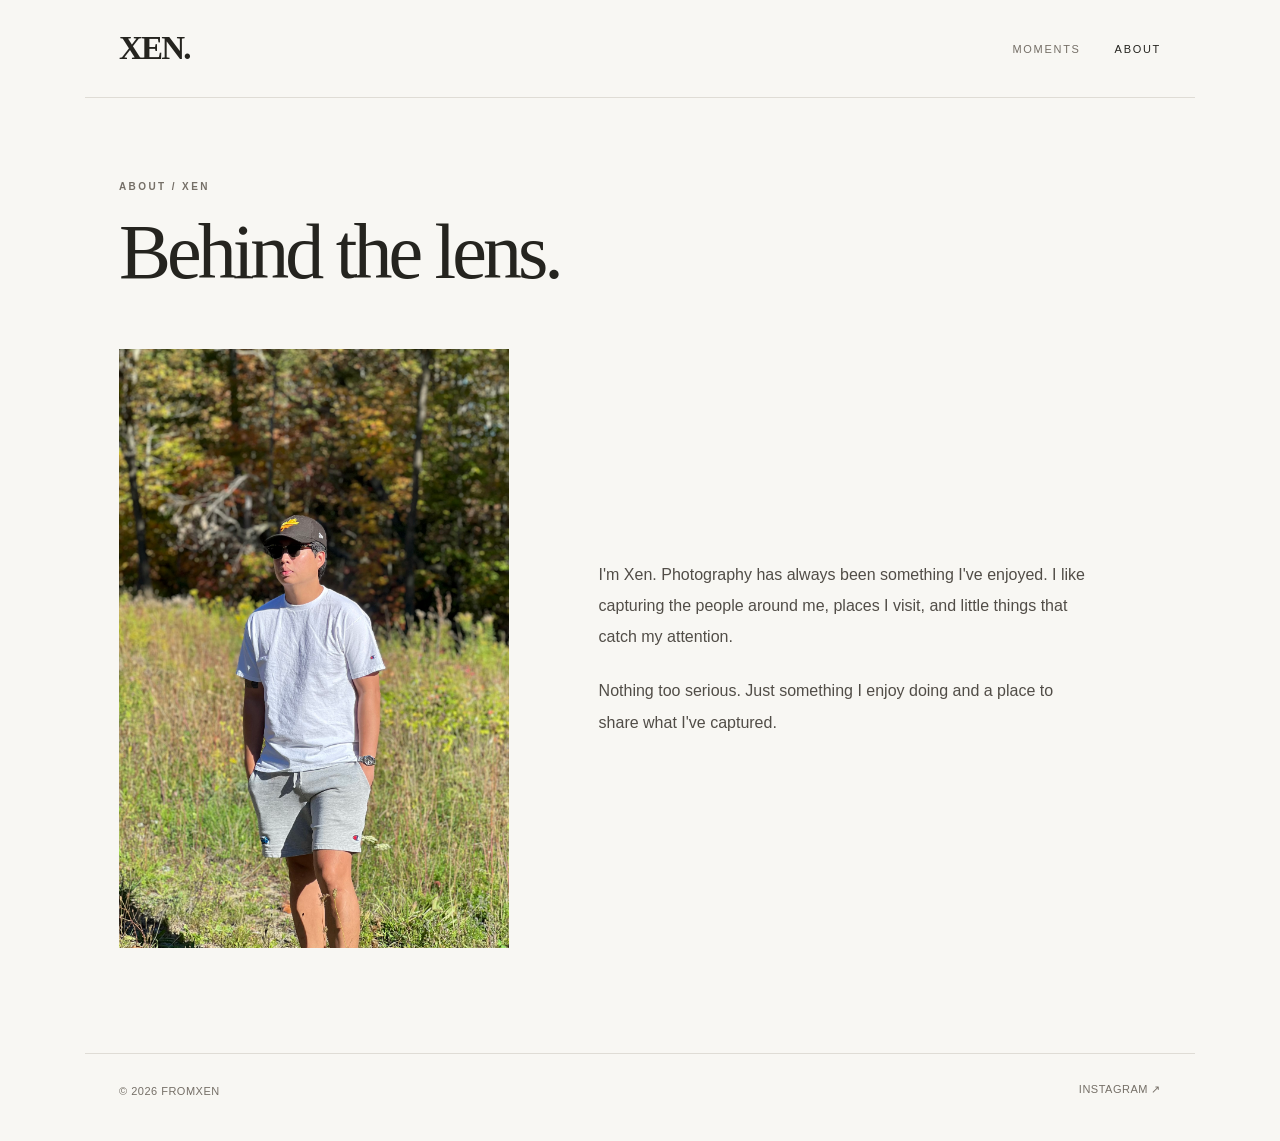
==== about.html @ 4e34863e "Add files via upload" ====
<!doctype html>
<html lang="en"><head><meta charset="utf-8"><meta name="viewport" content="width=device-width, initial-scale=1">
<title>Behind the lens. — FromXen</title>
<meta name="description" content="Meet Xen, the photographer behind FromXen.">
<link rel="canonical" href="https://fromxen.github.io/about.html">
<meta property="og:type" content="website">
<meta property="og:site_name" content="FromXen">
<meta property="og:title" content="Behind the lens. — FromXen">
<meta property="og:description" content="Meet Xen, the photographer behind FromXen.">
<meta property="og:url" content="https://fromxen.github.io/about.html">
<meta property="og:image" content="https://fromxen.github.io/photos/xen-portrait.jpeg">
<meta property="og:image:secure_url" content="https://fromxen.github.io/photos/xen-portrait.jpeg">
<meta property="og:image:alt" content="Portrait of Xen outdoors">
<meta name="twitter:card" content="summary_large_image">
<meta name="twitter:image" content="https://fromxen.github.io/photos/xen-portrait.jpeg">
<style>
:root{--paper:#f8f7f3;--ink:#25241f;--muted:#756f67;--line:#dfdcd5;--soft:#ebe8e2}
*{box-sizing:border-box}
html{scroll-behavior:smooth}
body{margin:0;background:var(--paper);color:var(--ink);font-family:Arial,Helvetica,sans-serif;-webkit-font-smoothing:antialiased}
a{color:inherit}
a:focus-visible{outline:2px solid var(--ink);outline-offset:5px}
.site-header,.site-main,.site-footer{width:min(1110px,100%);margin-inline:auto;padding-inline:34px}
.site-header{height:98px;display:flex;align-items:center;justify-content:space-between;border-bottom:1px solid var(--line)}
.logo{font:700 33px/1 Georgia,'Times New Roman',serif;letter-spacing:-1.8px;text-decoration:none}
.nav{display:flex;align-items:center;gap:34px}.nav a{text-decoration:none;text-transform:uppercase;font-size:11px;letter-spacing:1.7px;color:var(--muted);transition:color .2s}.nav a:hover,.nav a[aria-current=page]{color:var(--ink)}
.eyebrow{font-size:10px;letter-spacing:2.4px;text-transform:uppercase;color:var(--muted);font-weight:600}
.hero{padding:116px 0 114px;border-bottom:1px solid var(--line)}.hero h1,.page-head h1{font:normal clamp(51px,7.7vw,99px)/1.06 Georgia,'Times New Roman',serif;letter-spacing:-4px;margin:19px 0 22px;max-width:920px}.hero p{font:normal clamp(16px,1.85vw,19px)/1.8 Arial,Helvetica,sans-serif;color:#625e57;max-width:670px;margin:0}
.section{padding:66px 0 111px}.section-head{display:flex;align-items:baseline;justify-content:space-between;gap:16px;margin-bottom:36px}.section-head h2{font:normal clamp(36px,4.3vw,51px)/1.1 Georgia,serif;letter-spacing:-1.4px;margin:12px 0 0}.archive-count{font-size:10px;color:var(--muted);letter-spacing:1.6px;text-transform:uppercase;white-space:nowrap}
.album-grid{display:grid;grid-template-columns:repeat(3,minmax(0,1fr));gap:38px 22px}.album-card{text-decoration:none;display:block;min-width:0}.album-image{width:100%;aspect-ratio:4/3;overflow:hidden;background:var(--soft)}.album-image img{display:block;width:100%;height:100%;object-fit:cover;object-position:center 30%;transition:transform .4s ease,filter .4s ease}.album-card:hover .album-image img{transform:scale(1.018);filter:brightness(.98)}.album-topline{display:flex;justify-content:space-between;align-items:center;margin-top:17px;gap:12px}.album-number{font-size:10px;color:var(--muted);letter-spacing:1.7px}.album-arrow{color:var(--muted);font-size:19px;line-height:1}.album-card h3{font:normal clamp(21px,2.2vw,26px)/1.2 Georgia,serif;letter-spacing:-.4px;margin:6px 0 10px}.meta{font-size:10px;letter-spacing:1.05px;text-transform:uppercase;color:var(--muted);line-height:1.8}
.site-footer{border-top:1px solid var(--line);padding-top:29px;padding-bottom:42px;display:flex;align-items:center;justify-content:space-between;gap:18px;color:var(--muted);font-size:11px;letter-spacing:.5px}.site-footer a{text-decoration:none;border-bottom:1px solid transparent;padding-bottom:2px}.site-footer a:hover{border-color:currentColor}
.page-head{padding:83px 0 55px}.page-head h1{font-size:clamp(49px,6.5vw,78px);margin-bottom:0}.about-layout{display:grid;grid-template-columns:minmax(0,390px) minmax(0,1fr);gap:clamp(32px,7vw,93px);align-items:center;padding-bottom:105px}.portrait{width:100%;display:block;height:auto;object-fit:contain}.about-copy{max-width:490px}.about-copy p{font-size:16px;line-height:1.95;color:#514d47;margin:0 0 23px}.about-copy p:last-child{margin-bottom:0}
.back-link{font-size:11px;letter-spacing:1px;text-decoration:none;color:var(--muted)}.back-link:hover{color:var(--ink)}.album-heading{padding:64px 0 48px}.album-heading .eyebrow{margin-top:39px}.album-heading h1{font:normal clamp(47px,6.4vw,78px)/1.1 Georgia,serif;letter-spacing:-2.7px;margin:17px 0 15px}.album-description{font-size:16px;line-height:1.8;color:#625e57;max-width:690px;margin:20px 0 0}.photo-grid{display:grid;grid-template-columns:repeat(2,minmax(0,1fr));gap:16px;padding:5px 0 100px}.photo-grid figure{margin:0;min-width:0}.photo-grid img{display:block;width:100%;height:auto;object-fit:contain}.gallery-bottom{border-top:1px solid var(--line);padding:28px 0 70px}
@media(min-width:701px) and (max-width:900px){.album-grid{grid-template-columns:repeat(2,minmax(0,1fr))}}
@media(max-width:700px){.site-header,.site-main,.site-footer{padding-inline:20px}.site-header{height:78px}.logo{font-size:29px}.nav{gap:22px}.nav a{font-size:10px;letter-spacing:1.4px}.hero{padding:82px 0 80px}.hero h1{letter-spacing:-2.6px;margin:18px 0 18px}.hero p{font-size:16px;line-height:1.75}.section{padding:49px 0 75px}.section-head{margin-bottom:26px}.section-head h2{font-size:36px}.archive-count{font-size:9px}.album-grid{grid-template-columns:1fr;gap:36px}.album-card h3{font-size:24px}.site-footer{align-items:flex-start;flex-direction:column;gap:13px;padding-bottom:34px}.page-head{padding:67px 0 37px}.page-head h1{letter-spacing:-2px}.about-layout{grid-template-columns:1fr;gap:34px;padding-bottom:76px}.portrait{max-width:410px}.about-copy p{font-size:15px}.album-heading{padding:42px 0 33px}.album-heading .eyebrow{margin-top:34px}.album-heading h1{letter-spacing:-1.7px}.album-description{font-size:15px}.photo-grid{grid-template-columns:minmax(0,1fr);gap:16px;padding-bottom:72px}.gallery-bottom{padding:23px 0 50px}}
@media(prefers-reduced-motion:reduce){html{scroll-behavior:auto}.album-image img{transition:none}}
</style>
</head>
<body><header class="site-header"><a class="logo" href="index.html" aria-label="FromXen homepage">XEN.</a><nav class="nav" aria-label="Main navigation"><a href="index.html#archive" >Moments</a><a href="about.html" aria-current="page">About</a></nav></header><main class="site-main"><div class="page-head"><div class="eyebrow">About / Xen</div><h1>Behind the lens.</h1></div><section class="about-layout" aria-label="About Xen"><img class="portrait" src="photos/xen-portrait.jpeg" alt="Portrait of Xen outdoors" fetchpriority="high"><div class="about-copy"><p>I'm Xen. Photography has always been something I've enjoyed. I like capturing the people around me, places I visit, and little things that catch my attention.</p><p>Nothing too serious. Just something I enjoy doing and a place to share what I've captured.</p></div></section></main><footer class="site-footer"><span>© 2026 FROMXEN</span><a href="https://www.instagram.com/xenfams/" target="_blank" rel="noopener noreferrer">INSTAGRAM ↗</a></footer></body></html>
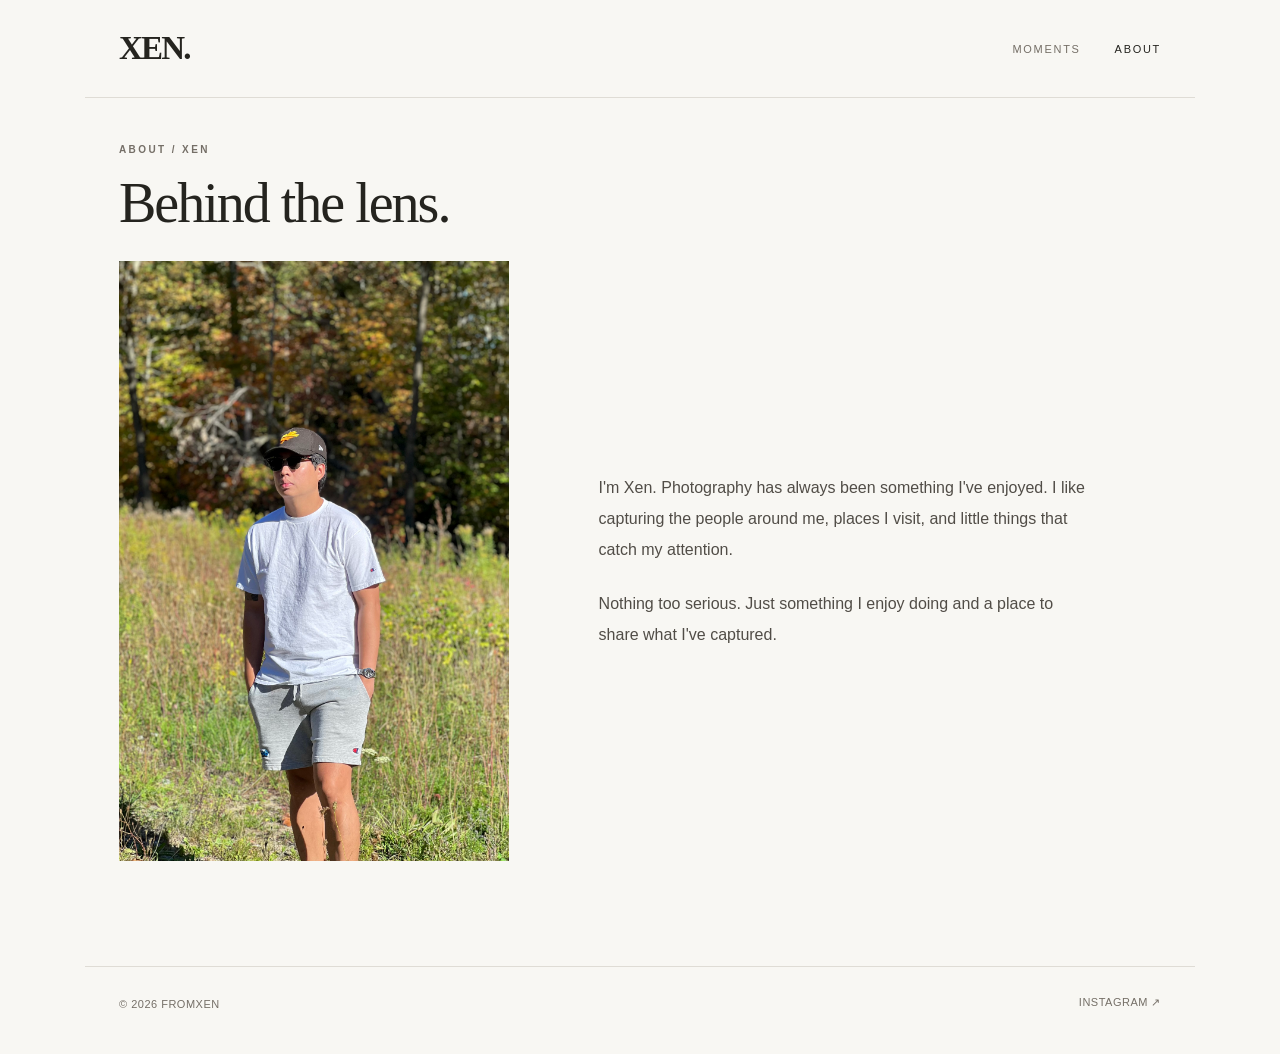
==== commit 3a2e16c0: "Add files via upload" ====
--- a/about.html
+++ b/about.html
@@ -29,10 +29,10 @@
 .section{padding:66px 0 111px}.section-head{display:flex;align-items:baseline;justify-content:space-between;gap:16px;margin-bottom:36px}.section-head h2{font:normal clamp(36px,4.3vw,51px)/1.1 Georgia,serif;letter-spacing:-1.4px;margin:12px 0 0}.archive-count{font-size:10px;color:var(--muted);letter-spacing:1.6px;text-transform:uppercase;white-space:nowrap}
 .album-grid{display:grid;grid-template-columns:repeat(3,minmax(0,1fr));gap:38px 22px}.album-card{text-decoration:none;display:block;min-width:0}.album-image{width:100%;aspect-ratio:4/3;overflow:hidden;background:var(--soft)}.album-image img{display:block;width:100%;height:100%;object-fit:cover;object-position:center 30%;transition:transform .4s ease,filter .4s ease}.album-card:hover .album-image img{transform:scale(1.018);filter:brightness(.98)}.album-topline{display:flex;justify-content:space-between;align-items:center;margin-top:17px;gap:12px}.album-number{font-size:10px;color:var(--muted);letter-spacing:1.7px}.album-arrow{color:var(--muted);font-size:19px;line-height:1}.album-card h3{font:normal clamp(21px,2.2vw,26px)/1.2 Georgia,serif;letter-spacing:-.4px;margin:6px 0 10px}.meta{font-size:10px;letter-spacing:1.05px;text-transform:uppercase;color:var(--muted);line-height:1.8}
 .site-footer{border-top:1px solid var(--line);padding-top:29px;padding-bottom:42px;display:flex;align-items:center;justify-content:space-between;gap:18px;color:var(--muted);font-size:11px;letter-spacing:.5px}.site-footer a{text-decoration:none;border-bottom:1px solid transparent;padding-bottom:2px}.site-footer a:hover{border-color:currentColor}
-.page-head{padding:83px 0 55px}.page-head h1{font-size:clamp(49px,6.5vw,78px);margin-bottom:0}.about-layout{display:grid;grid-template-columns:minmax(0,390px) minmax(0,1fr);gap:clamp(32px,7vw,93px);align-items:center;padding-bottom:105px}.portrait{width:100%;display:block;height:auto;object-fit:contain}.about-copy{max-width:490px}.about-copy p{font-size:16px;line-height:1.95;color:#514d47;margin:0 0 23px}.about-copy p:last-child{margin-bottom:0}
+.page-head{padding:46px 0 28px}.page-head h1{font-size:clamp(39px,4.5vw,56px);letter-spacing:-2px;margin-bottom:0}.about-layout{display:grid;grid-template-columns:minmax(0,390px) minmax(0,1fr);gap:clamp(32px,7vw,93px);align-items:center;padding-bottom:105px}.portrait{width:100%;display:block;height:auto;object-fit:contain}.about-copy{max-width:490px}.about-copy p{font-size:16px;line-height:1.95;color:#514d47;margin:0 0 23px}.about-copy p:last-child{margin-bottom:0}
 .back-link{font-size:11px;letter-spacing:1px;text-decoration:none;color:var(--muted)}.back-link:hover{color:var(--ink)}.album-heading{padding:64px 0 48px}.album-heading .eyebrow{margin-top:39px}.album-heading h1{font:normal clamp(47px,6.4vw,78px)/1.1 Georgia,serif;letter-spacing:-2.7px;margin:17px 0 15px}.album-description{font-size:16px;line-height:1.8;color:#625e57;max-width:690px;margin:20px 0 0}.photo-grid{display:grid;grid-template-columns:repeat(2,minmax(0,1fr));gap:16px;padding:5px 0 100px}.photo-grid figure{margin:0;min-width:0}.photo-grid img{display:block;width:100%;height:auto;object-fit:contain}.gallery-bottom{border-top:1px solid var(--line);padding:28px 0 70px}
 @media(min-width:701px) and (max-width:900px){.album-grid{grid-template-columns:repeat(2,minmax(0,1fr))}}
-@media(max-width:700px){.site-header,.site-main,.site-footer{padding-inline:20px}.site-header{height:78px}.logo{font-size:29px}.nav{gap:22px}.nav a{font-size:10px;letter-spacing:1.4px}.hero{padding:82px 0 80px}.hero h1{letter-spacing:-2.6px;margin:18px 0 18px}.hero p{font-size:16px;line-height:1.75}.section{padding:49px 0 75px}.section-head{margin-bottom:26px}.section-head h2{font-size:36px}.archive-count{font-size:9px}.album-grid{grid-template-columns:1fr;gap:36px}.album-card h3{font-size:24px}.site-footer{align-items:flex-start;flex-direction:column;gap:13px;padding-bottom:34px}.page-head{padding:67px 0 37px}.page-head h1{letter-spacing:-2px}.about-layout{grid-template-columns:1fr;gap:34px;padding-bottom:76px}.portrait{max-width:410px}.about-copy p{font-size:15px}.album-heading{padding:42px 0 33px}.album-heading .eyebrow{margin-top:34px}.album-heading h1{letter-spacing:-1.7px}.album-description{font-size:15px}.photo-grid{grid-template-columns:minmax(0,1fr);gap:16px;padding-bottom:72px}.gallery-bottom{padding:23px 0 50px}}
+@media(max-width:700px){.site-header,.site-main,.site-footer{padding-inline:20px}.site-header{height:78px}.logo{font-size:29px}.nav{gap:22px}.nav a{font-size:10px;letter-spacing:1.4px}.hero{padding:82px 0 80px}.hero h1{letter-spacing:-2.6px;margin:18px 0 18px}.hero p{font-size:16px;line-height:1.75}.section{padding:49px 0 75px}.section-head{margin-bottom:26px}.section-head h2{font-size:36px}.archive-count{font-size:9px}.album-grid{grid-template-columns:1fr;gap:36px}.album-card h3{font-size:24px}.site-footer{align-items:flex-start;flex-direction:column;gap:13px;padding-bottom:34px}.page-head{padding:32px 0 25px}.page-head h1{font-size:clamp(33px,8vw,40px);letter-spacing:-1.3px}.about-layout{grid-template-columns:1fr;gap:34px;padding-bottom:76px}.portrait{max-width:410px}.about-copy p{font-size:15px}.album-heading{padding:42px 0 33px}.album-heading .eyebrow{margin-top:34px}.album-heading h1{letter-spacing:-1.7px}.album-description{font-size:15px}.photo-grid{grid-template-columns:minmax(0,1fr);gap:16px;padding-bottom:72px}.gallery-bottom{padding:23px 0 50px}}
 @media(prefers-reduced-motion:reduce){html{scroll-behavior:auto}.album-image img{transition:none}}
 </style>
 </head>
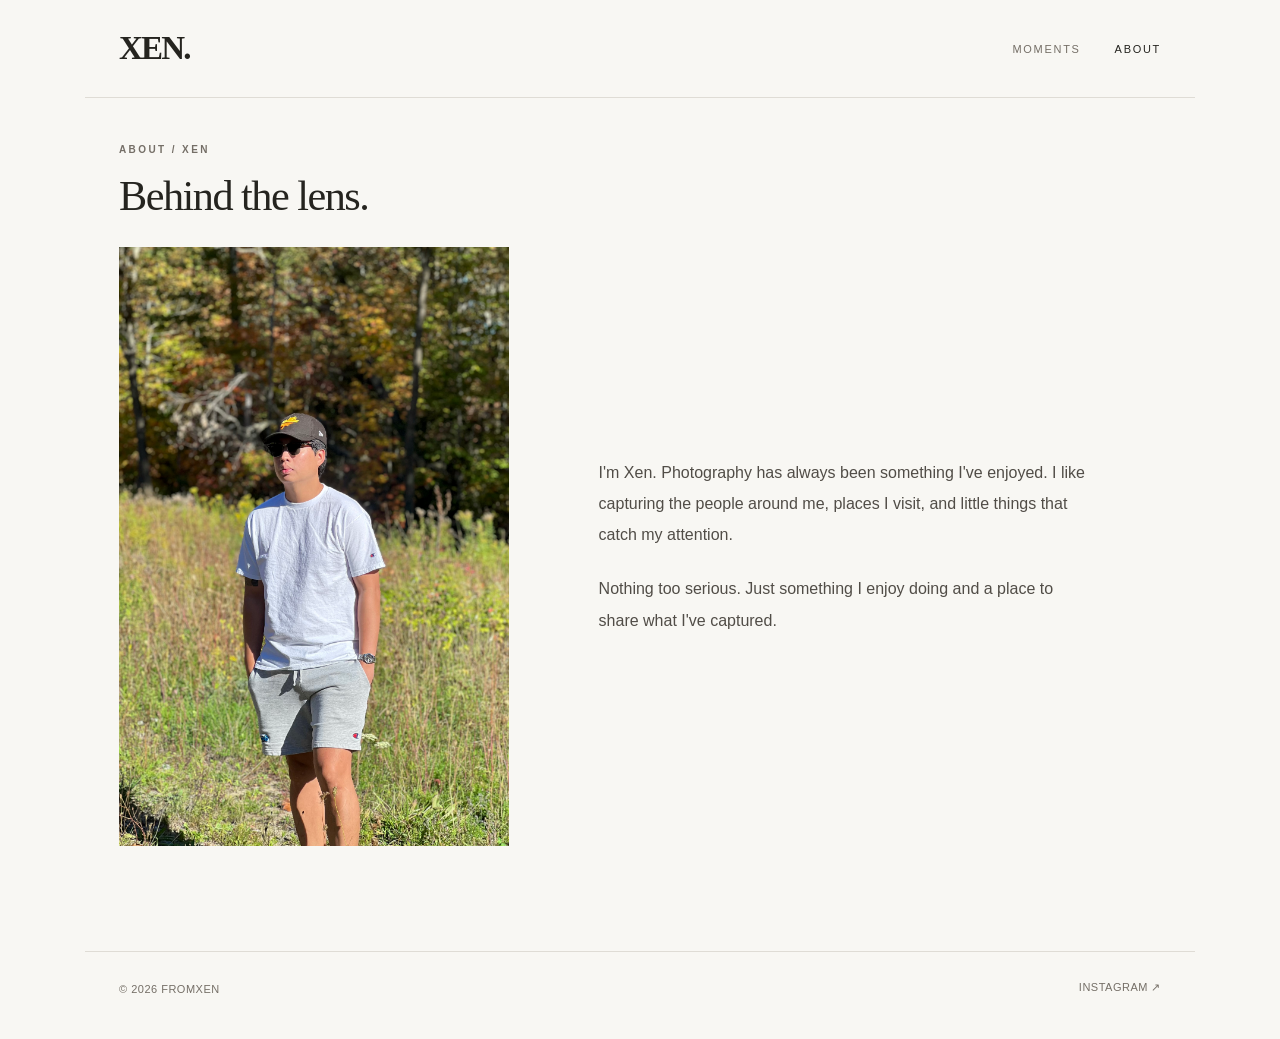
==== commit 2c8884d8: "Add files via upload" ====
--- a/about.html
+++ b/about.html
@@ -2,6 +2,7 @@
 <html lang="en"><head><meta charset="utf-8"><meta name="viewport" content="width=device-width, initial-scale=1">
 <title>Behind the lens. — FromXen</title>
 <meta name="description" content="Meet Xen, the photographer behind FromXen.">
+<link rel="icon" type="image/x-icon" href="favicon.ico?v=1">
 <link rel="canonical" href="https://fromxen.github.io/about.html">
 <meta property="og:type" content="website">
 <meta property="og:site_name" content="FromXen">
@@ -29,10 +30,10 @@
 .section{padding:66px 0 111px}.section-head{display:flex;align-items:baseline;justify-content:space-between;gap:16px;margin-bottom:36px}.section-head h2{font:normal clamp(36px,4.3vw,51px)/1.1 Georgia,serif;letter-spacing:-1.4px;margin:12px 0 0}.archive-count{font-size:10px;color:var(--muted);letter-spacing:1.6px;text-transform:uppercase;white-space:nowrap}
 .album-grid{display:grid;grid-template-columns:repeat(3,minmax(0,1fr));gap:38px 22px}.album-card{text-decoration:none;display:block;min-width:0}.album-image{width:100%;aspect-ratio:4/3;overflow:hidden;background:var(--soft)}.album-image img{display:block;width:100%;height:100%;object-fit:cover;object-position:center 30%;transition:transform .4s ease,filter .4s ease}.album-card:hover .album-image img{transform:scale(1.018);filter:brightness(.98)}.album-topline{display:flex;justify-content:space-between;align-items:center;margin-top:17px;gap:12px}.album-number{font-size:10px;color:var(--muted);letter-spacing:1.7px}.album-arrow{color:var(--muted);font-size:19px;line-height:1}.album-card h3{font:normal clamp(21px,2.2vw,26px)/1.2 Georgia,serif;letter-spacing:-.4px;margin:6px 0 10px}.meta{font-size:10px;letter-spacing:1.05px;text-transform:uppercase;color:var(--muted);line-height:1.8}
 .site-footer{border-top:1px solid var(--line);padding-top:29px;padding-bottom:42px;display:flex;align-items:center;justify-content:space-between;gap:18px;color:var(--muted);font-size:11px;letter-spacing:.5px}.site-footer a{text-decoration:none;border-bottom:1px solid transparent;padding-bottom:2px}.site-footer a:hover{border-color:currentColor}
-.page-head{padding:46px 0 28px}.page-head h1{font-size:clamp(39px,4.5vw,56px);letter-spacing:-2px;margin-bottom:0}.about-layout{display:grid;grid-template-columns:minmax(0,390px) minmax(0,1fr);gap:clamp(32px,7vw,93px);align-items:center;padding-bottom:105px}.portrait{width:100%;display:block;height:auto;object-fit:contain}.about-copy{max-width:490px}.about-copy p{font-size:16px;line-height:1.95;color:#514d47;margin:0 0 23px}.about-copy p:last-child{margin-bottom:0}
+.page-head{padding:46px 0 28px}.page-head h1{font-size:clamp(34px,3.3vw,44px);letter-spacing:-1.5px;margin-bottom:0}.about-layout{display:grid;grid-template-columns:minmax(0,390px) minmax(0,1fr);gap:clamp(32px,7vw,93px);align-items:center;padding-bottom:105px}.portrait{width:100%;display:block;height:auto;object-fit:contain}.about-copy{max-width:490px}.about-copy p{font-size:16px;line-height:1.95;color:#514d47;margin:0 0 23px}.about-copy p:last-child{margin-bottom:0}
 .back-link{font-size:11px;letter-spacing:1px;text-decoration:none;color:var(--muted)}.back-link:hover{color:var(--ink)}.album-heading{padding:64px 0 48px}.album-heading .eyebrow{margin-top:39px}.album-heading h1{font:normal clamp(47px,6.4vw,78px)/1.1 Georgia,serif;letter-spacing:-2.7px;margin:17px 0 15px}.album-description{font-size:16px;line-height:1.8;color:#625e57;max-width:690px;margin:20px 0 0}.photo-grid{display:grid;grid-template-columns:repeat(2,minmax(0,1fr));gap:16px;padding:5px 0 100px}.photo-grid figure{margin:0;min-width:0}.photo-grid img{display:block;width:100%;height:auto;object-fit:contain}.gallery-bottom{border-top:1px solid var(--line);padding:28px 0 70px}
 @media(min-width:701px) and (max-width:900px){.album-grid{grid-template-columns:repeat(2,minmax(0,1fr))}}
-@media(max-width:700px){.site-header,.site-main,.site-footer{padding-inline:20px}.site-header{height:78px}.logo{font-size:29px}.nav{gap:22px}.nav a{font-size:10px;letter-spacing:1.4px}.hero{padding:82px 0 80px}.hero h1{letter-spacing:-2.6px;margin:18px 0 18px}.hero p{font-size:16px;line-height:1.75}.section{padding:49px 0 75px}.section-head{margin-bottom:26px}.section-head h2{font-size:36px}.archive-count{font-size:9px}.album-grid{grid-template-columns:1fr;gap:36px}.album-card h3{font-size:24px}.site-footer{align-items:flex-start;flex-direction:column;gap:13px;padding-bottom:34px}.page-head{padding:32px 0 25px}.page-head h1{font-size:clamp(33px,8vw,40px);letter-spacing:-1.3px}.about-layout{grid-template-columns:1fr;gap:34px;padding-bottom:76px}.portrait{max-width:410px}.about-copy p{font-size:15px}.album-heading{padding:42px 0 33px}.album-heading .eyebrow{margin-top:34px}.album-heading h1{letter-spacing:-1.7px}.album-description{font-size:15px}.photo-grid{grid-template-columns:minmax(0,1fr);gap:16px;padding-bottom:72px}.gallery-bottom{padding:23px 0 50px}}
+@media(max-width:700px){.site-header,.site-main,.site-footer{padding-inline:20px}.site-header{height:78px}.logo{font-size:29px}.nav{gap:22px}.nav a{font-size:10px;letter-spacing:1.4px}.hero{padding:82px 0 80px}.hero h1{letter-spacing:-2.6px;margin:18px 0 18px}.hero p{font-size:16px;line-height:1.75}.section{padding:49px 0 75px}.section-head{margin-bottom:26px}.section-head h2{font-size:36px}.archive-count{font-size:9px}.album-grid{grid-template-columns:1fr;gap:36px}.album-card h3{font-size:24px}.site-footer{align-items:flex-start;flex-direction:column;gap:13px;padding-bottom:34px}.page-head{padding:32px 0 25px}.page-head h1{font-size:clamp(29px,7vw,34px);letter-spacing:-1px}.about-layout{grid-template-columns:1fr;gap:34px;padding-bottom:76px}.portrait{max-width:410px}.about-copy p{font-size:15px}.album-heading{padding:42px 0 33px}.album-heading .eyebrow{margin-top:34px}.album-heading h1{letter-spacing:-1.7px}.album-description{font-size:15px}.photo-grid{grid-template-columns:minmax(0,1fr);gap:16px;padding-bottom:72px}.gallery-bottom{padding:23px 0 50px}}
 @media(prefers-reduced-motion:reduce){html{scroll-behavior:auto}.album-image img{transition:none}}
 </style>
 </head>
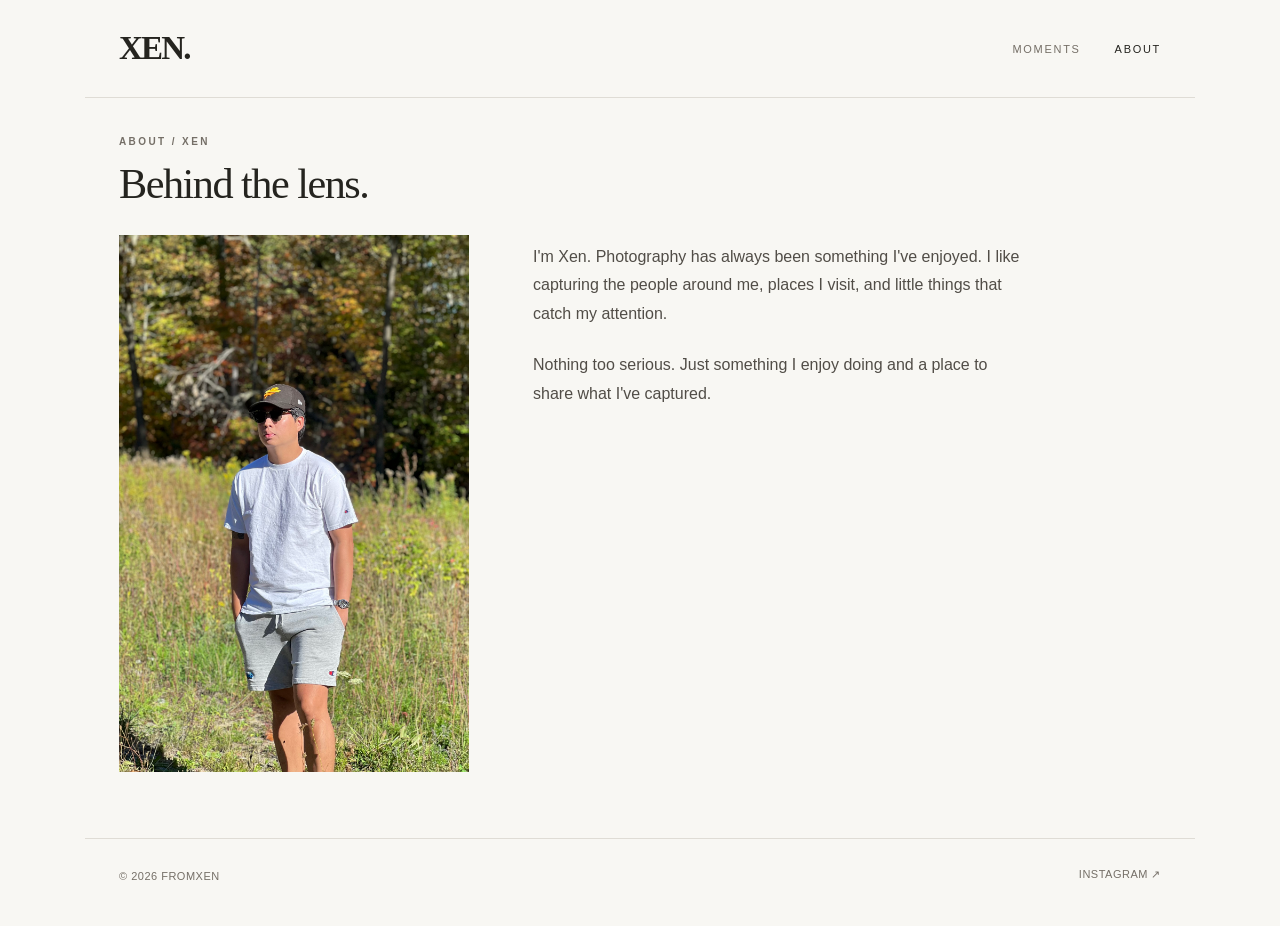
==== commit 16ed0ec5: "Add files via upload" ====
--- a/about.html
+++ b/about.html
@@ -26,14 +26,14 @@
 .logo{font:700 33px/1 Georgia,'Times New Roman',serif;letter-spacing:-1.8px;text-decoration:none}
 .nav{display:flex;align-items:center;gap:34px}.nav a{text-decoration:none;text-transform:uppercase;font-size:11px;letter-spacing:1.7px;color:var(--muted);transition:color .2s}.nav a:hover,.nav a[aria-current=page]{color:var(--ink)}
 .eyebrow{font-size:10px;letter-spacing:2.4px;text-transform:uppercase;color:var(--muted);font-weight:600}
-.hero{padding:116px 0 114px;border-bottom:1px solid var(--line)}.hero h1,.page-head h1{font:normal clamp(51px,7.7vw,99px)/1.06 Georgia,'Times New Roman',serif;letter-spacing:-4px;margin:19px 0 22px;max-width:920px}.hero p{font:normal clamp(16px,1.85vw,19px)/1.8 Arial,Helvetica,sans-serif;color:#625e57;max-width:670px;margin:0}
-.section{padding:66px 0 111px}.section-head{display:flex;align-items:baseline;justify-content:space-between;gap:16px;margin-bottom:36px}.section-head h2{font:normal clamp(36px,4.3vw,51px)/1.1 Georgia,serif;letter-spacing:-1.4px;margin:12px 0 0}.archive-count{font-size:10px;color:var(--muted);letter-spacing:1.6px;text-transform:uppercase;white-space:nowrap}
+.hero{padding:38px 0 42px;border-bottom:1px solid var(--line)}.hero h1,.page-head h1{font:normal clamp(34px,3.3vw,44px)/1.15 Georgia,'Times New Roman',serif;letter-spacing:-2.1px;margin:13px 0 15px;max-width:920px}.hero p{font:normal clamp(16px,1.85vw,18px)/1.7 Arial,Helvetica,sans-serif;color:#625e57;max-width:760px;margin:0}
+.section{padding:39px 0 64px}.section-head{display:flex;align-items:baseline;justify-content:space-between;gap:16px;margin-bottom:27px}.section-head h2{font:normal clamp(30px,3.1vw,39px)/1.15 Georgia,serif;letter-spacing:-1.4px;margin:12px 0 0}.archive-count{font-size:10px;color:var(--muted);letter-spacing:1.6px;text-transform:uppercase;white-space:nowrap}
 .album-grid{display:grid;grid-template-columns:repeat(3,minmax(0,1fr));gap:38px 22px}.album-card{text-decoration:none;display:block;min-width:0}.album-image{width:100%;aspect-ratio:4/3;overflow:hidden;background:var(--soft)}.album-image img{display:block;width:100%;height:100%;object-fit:cover;object-position:center 30%;transition:transform .4s ease,filter .4s ease}.album-card:hover .album-image img{transform:scale(1.018);filter:brightness(.98)}.album-topline{display:flex;justify-content:space-between;align-items:center;margin-top:17px;gap:12px}.album-number{font-size:10px;color:var(--muted);letter-spacing:1.7px}.album-arrow{color:var(--muted);font-size:19px;line-height:1}.album-card h3{font:normal clamp(21px,2.2vw,26px)/1.2 Georgia,serif;letter-spacing:-.4px;margin:6px 0 10px}.meta{font-size:10px;letter-spacing:1.05px;text-transform:uppercase;color:var(--muted);line-height:1.8}
 .site-footer{border-top:1px solid var(--line);padding-top:29px;padding-bottom:42px;display:flex;align-items:center;justify-content:space-between;gap:18px;color:var(--muted);font-size:11px;letter-spacing:.5px}.site-footer a{text-decoration:none;border-bottom:1px solid transparent;padding-bottom:2px}.site-footer a:hover{border-color:currentColor}
-.page-head{padding:46px 0 28px}.page-head h1{font-size:clamp(34px,3.3vw,44px);letter-spacing:-1.5px;margin-bottom:0}.about-layout{display:grid;grid-template-columns:minmax(0,390px) minmax(0,1fr);gap:clamp(32px,7vw,93px);align-items:center;padding-bottom:105px}.portrait{width:100%;display:block;height:auto;object-fit:contain}.about-copy{max-width:490px}.about-copy p{font-size:16px;line-height:1.95;color:#514d47;margin:0 0 23px}.about-copy p:last-child{margin-bottom:0}
-.back-link{font-size:11px;letter-spacing:1px;text-decoration:none;color:var(--muted)}.back-link:hover{color:var(--ink)}.album-heading{padding:64px 0 48px}.album-heading .eyebrow{margin-top:39px}.album-heading h1{font:normal clamp(47px,6.4vw,78px)/1.1 Georgia,serif;letter-spacing:-2.7px;margin:17px 0 15px}.album-description{font-size:16px;line-height:1.8;color:#625e57;max-width:690px;margin:20px 0 0}.photo-grid{display:grid;grid-template-columns:repeat(2,minmax(0,1fr));gap:16px;padding:5px 0 100px}.photo-grid figure{margin:0;min-width:0}.photo-grid img{display:block;width:100%;height:auto;object-fit:contain}.gallery-bottom{border-top:1px solid var(--line);padding:28px 0 70px}
+.page-head{padding:38px 0 26px}.page-head h1{font-size:clamp(34px,3.3vw,44px);letter-spacing:-1.5px;margin-bottom:0}.about-layout{display:grid;grid-template-columns:minmax(0,350px) minmax(0,1fr);gap:clamp(34px,5vw,68px);align-items:start;padding-bottom:66px}.portrait{width:100%;display:block;height:auto;object-fit:contain}.about-copy{max-width:490px;padding-top:8px}.about-copy p{font-size:16px;line-height:1.8;color:#514d47;margin:0 0 22px}.about-copy p:last-child{margin-bottom:0}
+.back-link{font-size:11px;letter-spacing:1px;text-decoration:none;color:var(--muted)}.back-link:hover{color:var(--ink)}.album-heading{padding:40px 0 31px}.album-heading .eyebrow{margin-top:30px}.album-heading h1{font:normal clamp(34px,3.3vw,44px)/1.15 Georgia,serif;letter-spacing:-1.5px;margin:12px 0 13px}.album-description{font-size:16px;line-height:1.75;color:#625e57;max-width:690px;margin:16px 0 0}.photo-grid{display:grid;grid-template-columns:repeat(2,minmax(0,1fr));gap:16px;padding:5px 0 66px}.photo-grid figure{margin:0;min-width:0}.photo-grid img{display:block;width:100%;height:auto;object-fit:contain}.gallery-bottom{border-top:1px solid var(--line);padding:28px 0 70px}
 @media(min-width:701px) and (max-width:900px){.album-grid{grid-template-columns:repeat(2,minmax(0,1fr))}}
-@media(max-width:700px){.site-header,.site-main,.site-footer{padding-inline:20px}.site-header{height:78px}.logo{font-size:29px}.nav{gap:22px}.nav a{font-size:10px;letter-spacing:1.4px}.hero{padding:82px 0 80px}.hero h1{letter-spacing:-2.6px;margin:18px 0 18px}.hero p{font-size:16px;line-height:1.75}.section{padding:49px 0 75px}.section-head{margin-bottom:26px}.section-head h2{font-size:36px}.archive-count{font-size:9px}.album-grid{grid-template-columns:1fr;gap:36px}.album-card h3{font-size:24px}.site-footer{align-items:flex-start;flex-direction:column;gap:13px;padding-bottom:34px}.page-head{padding:32px 0 25px}.page-head h1{font-size:clamp(29px,7vw,34px);letter-spacing:-1px}.about-layout{grid-template-columns:1fr;gap:34px;padding-bottom:76px}.portrait{max-width:410px}.about-copy p{font-size:15px}.album-heading{padding:42px 0 33px}.album-heading .eyebrow{margin-top:34px}.album-heading h1{letter-spacing:-1.7px}.album-description{font-size:15px}.photo-grid{grid-template-columns:minmax(0,1fr);gap:16px;padding-bottom:72px}.gallery-bottom{padding:23px 0 50px}}
+@media(max-width:700px){.site-header,.site-main,.site-footer{padding-inline:20px}.site-header{height:78px}.logo{font-size:29px}.nav{gap:22px}.nav a{font-size:10px;letter-spacing:1.4px}.hero{padding:27px 0 32px}.hero h1{font-size:clamp(28px,7.5vw,34px);letter-spacing:-1.25px;margin:12px 0 14px}.hero p{font-size:16px;line-height:1.75}.section{padding:32px 0 57px}.section-head{margin-bottom:23px}.section-head h2{font-size:30px}.archive-count{font-size:9px}.album-grid{grid-template-columns:1fr;gap:36px}.album-card h3{font-size:24px}.site-footer{align-items:flex-start;flex-direction:column;gap:13px;padding-bottom:34px}.page-head{padding:29px 0 24px}.page-head h1{font-size:clamp(29px,7vw,34px);letter-spacing:-1px}.about-layout{grid-template-columns:1fr;gap:25px;padding-bottom:53px}.portrait{max-width:390px}.about-copy{padding-top:0}.about-copy p{font-size:15px}.album-heading{padding:30px 0 25px}.album-heading .eyebrow{margin-top:26px}.album-heading h1{font-size:clamp(29px,7vw,35px);letter-spacing:-1px}.album-description{font-size:15px}.photo-grid{grid-template-columns:minmax(0,1fr);gap:16px;padding-bottom:53px}.gallery-bottom{padding:23px 0 50px}}
 @media(prefers-reduced-motion:reduce){html{scroll-behavior:auto}.album-image img{transition:none}}
 </style>
 </head>
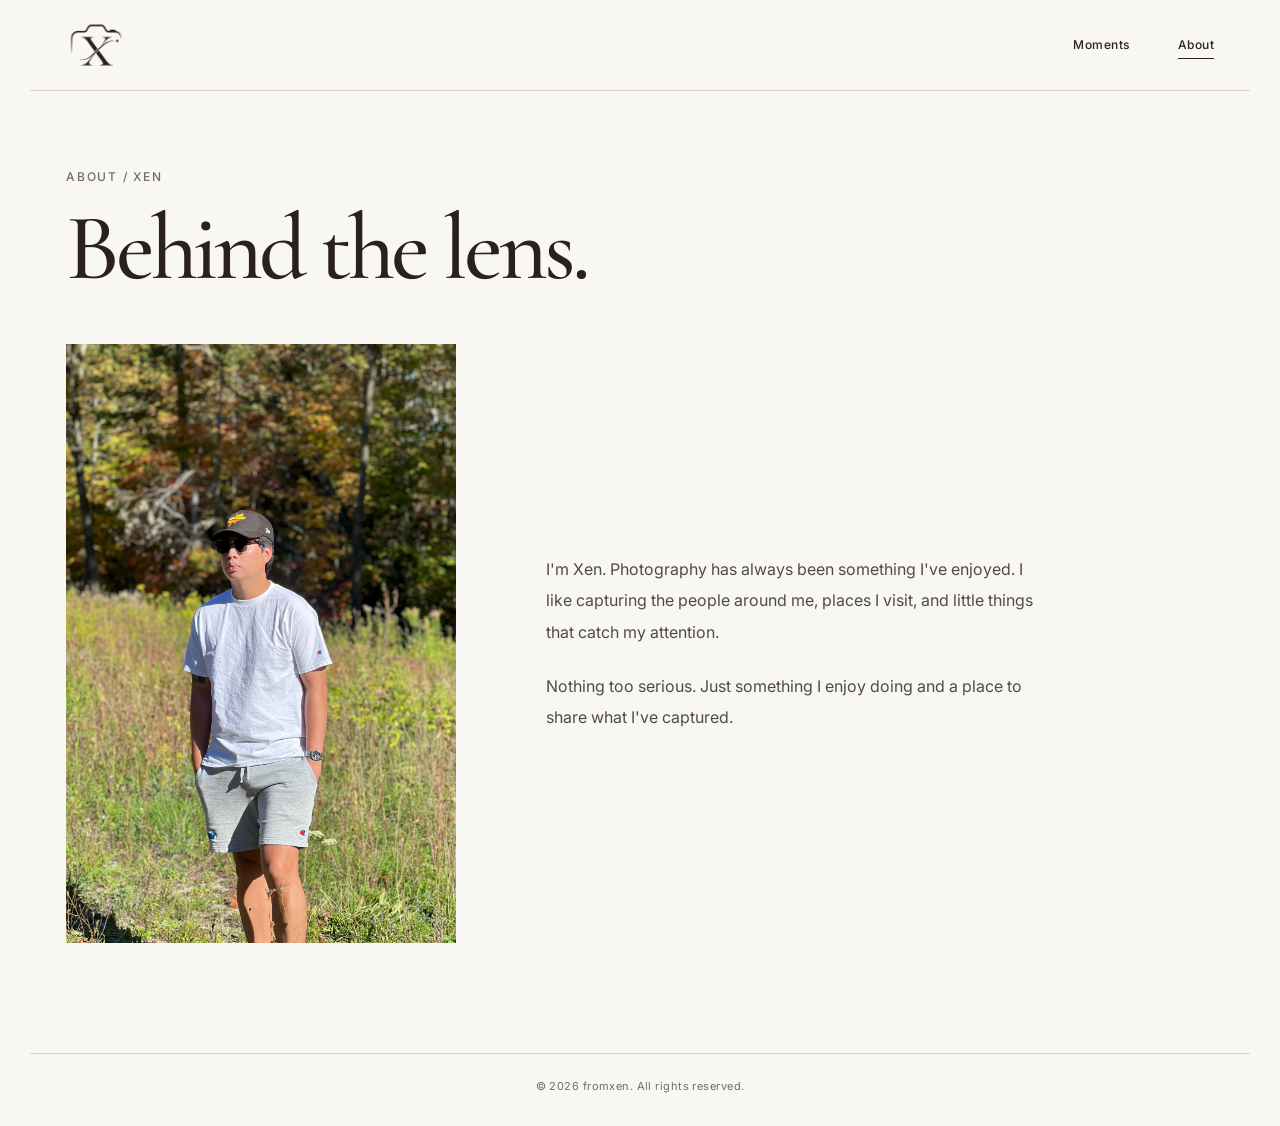
==== commit a052dc79: "Add files via upload" ====
--- a/about.html
+++ b/about.html
@@ -1,40 +1,33 @@
 <!doctype html>
-<html lang="en"><head><meta charset="utf-8"><meta name="viewport" content="width=device-width, initial-scale=1">
-<title>Behind the lens. — FromXen</title>
-<meta name="description" content="Meet Xen, the photographer behind FromXen.">
-<link rel="icon" type="image/x-icon" href="favicon.ico?v=1">
+<html lang="en">
+<head>
+<meta charset="utf-8">
+<meta name="viewport" content="width=device-width, initial-scale=1">
+<meta name="theme-color" content="#f8f7f3">
+<title>Behind the lens. — fromxen.</title>
+<meta name="description" content="Meet Xen, the photographer behind fromxen., a personal photographic archive.">
 <link rel="canonical" href="https://fromxen.github.io/about.html">
+<link rel="icon" type="image/png" sizes="64x64" href="fromxen-favicon.png?v=2">
+<link rel="preconnect" href="https://fonts.googleapis.com">
+<link rel="preconnect" href="https://fonts.gstatic.com" crossorigin>
+<link href="https://fonts.googleapis.com/css2?family=Cormorant+Garamond:wght@400;500;600&family=Inter:wght@400;500;600&display=swap" rel="stylesheet">
+<link rel="stylesheet" href="styles.css?v=2">
 <meta property="og:type" content="website">
-<meta property="og:site_name" content="FromXen">
-<meta property="og:title" content="Behind the lens. — FromXen">
-<meta property="og:description" content="Meet Xen, the photographer behind FromXen.">
+<meta property="og:site_name" content="fromxen.">
+<meta property="og:title" content="Behind the lens. — fromxen.">
+<meta property="og:description" content="Meet Xen, the photographer behind fromxen., a personal photographic archive.">
 <meta property="og:url" content="https://fromxen.github.io/about.html">
 <meta property="og:image" content="https://fromxen.github.io/photos/xen-portrait.jpeg">
-<meta property="og:image:secure_url" content="https://fromxen.github.io/photos/xen-portrait.jpeg">
-<meta property="og:image:alt" content="Portrait of Xen outdoors">
 <meta name="twitter:card" content="summary_large_image">
 <meta name="twitter:image" content="https://fromxen.github.io/photos/xen-portrait.jpeg">
-<style>
-:root{--paper:#f8f7f3;--ink:#25241f;--muted:#756f67;--line:#dfdcd5;--soft:#ebe8e2}
-*{box-sizing:border-box}
-html{scroll-behavior:smooth}
-body{margin:0;background:var(--paper);color:var(--ink);font-family:Arial,Helvetica,sans-serif;-webkit-font-smoothing:antialiased}
-a{color:inherit}
-a:focus-visible{outline:2px solid var(--ink);outline-offset:5px}
-.site-header,.site-main,.site-footer{width:min(1110px,100%);margin-inline:auto;padding-inline:34px}
-.site-header{height:98px;display:flex;align-items:center;justify-content:space-between;border-bottom:1px solid var(--line)}
-.logo{font:700 33px/1 Georgia,'Times New Roman',serif;letter-spacing:-1.8px;text-decoration:none}
-.nav{display:flex;align-items:center;gap:34px}.nav a{text-decoration:none;text-transform:uppercase;font-size:11px;letter-spacing:1.7px;color:var(--muted);transition:color .2s}.nav a:hover,.nav a[aria-current=page]{color:var(--ink)}
-.eyebrow{font-size:10px;letter-spacing:2.4px;text-transform:uppercase;color:var(--muted);font-weight:600}
-.hero{padding:38px 0 42px;border-bottom:1px solid var(--line)}.hero h1,.page-head h1{font:normal clamp(34px,3.3vw,44px)/1.15 Georgia,'Times New Roman',serif;letter-spacing:-2.1px;margin:13px 0 15px;max-width:920px}.hero p{font:normal clamp(16px,1.85vw,18px)/1.7 Arial,Helvetica,sans-serif;color:#625e57;max-width:760px;margin:0}
-.section{padding:39px 0 64px}.section-head{display:flex;align-items:baseline;justify-content:space-between;gap:16px;margin-bottom:27px}.section-head h2{font:normal clamp(30px,3.1vw,39px)/1.15 Georgia,serif;letter-spacing:-1.4px;margin:12px 0 0}.archive-count{font-size:10px;color:var(--muted);letter-spacing:1.6px;text-transform:uppercase;white-space:nowrap}
-.album-grid{display:grid;grid-template-columns:repeat(3,minmax(0,1fr));gap:38px 22px}.album-card{text-decoration:none;display:block;min-width:0}.album-image{width:100%;aspect-ratio:4/3;overflow:hidden;background:var(--soft)}.album-image img{display:block;width:100%;height:100%;object-fit:cover;object-position:center 30%;transition:transform .4s ease,filter .4s ease}.album-card:hover .album-image img{transform:scale(1.018);filter:brightness(.98)}.album-topline{display:flex;justify-content:space-between;align-items:center;margin-top:17px;gap:12px}.album-number{font-size:10px;color:var(--muted);letter-spacing:1.7px}.album-arrow{color:var(--muted);font-size:19px;line-height:1}.album-card h3{font:normal clamp(21px,2.2vw,26px)/1.2 Georgia,serif;letter-spacing:-.4px;margin:6px 0 10px}.meta{font-size:10px;letter-spacing:1.05px;text-transform:uppercase;color:var(--muted);line-height:1.8}
-.site-footer{border-top:1px solid var(--line);padding-top:29px;padding-bottom:42px;display:flex;align-items:center;justify-content:space-between;gap:18px;color:var(--muted);font-size:11px;letter-spacing:.5px}.site-footer a{text-decoration:none;border-bottom:1px solid transparent;padding-bottom:2px}.site-footer a:hover{border-color:currentColor}
-.page-head{padding:38px 0 26px}.page-head h1{font-size:clamp(34px,3.3vw,44px);letter-spacing:-1.5px;margin-bottom:0}.about-layout{display:grid;grid-template-columns:minmax(0,350px) minmax(0,1fr);gap:clamp(34px,5vw,68px);align-items:start;padding-bottom:66px}.portrait{width:100%;display:block;height:auto;object-fit:contain}.about-copy{max-width:490px;padding-top:8px}.about-copy p{font-size:16px;line-height:1.8;color:#514d47;margin:0 0 22px}.about-copy p:last-child{margin-bottom:0}
-.back-link{font-size:11px;letter-spacing:1px;text-decoration:none;color:var(--muted)}.back-link:hover{color:var(--ink)}.album-heading{padding:40px 0 31px}.album-heading .eyebrow{margin-top:30px}.album-heading h1{font:normal clamp(34px,3.3vw,44px)/1.15 Georgia,serif;letter-spacing:-1.5px;margin:12px 0 13px}.album-description{font-size:16px;line-height:1.75;color:#625e57;max-width:690px;margin:16px 0 0}.photo-grid{display:grid;grid-template-columns:repeat(2,minmax(0,1fr));gap:16px;padding:5px 0 66px}.photo-grid figure{margin:0;min-width:0}.photo-grid img{display:block;width:100%;height:auto;object-fit:contain}.gallery-bottom{border-top:1px solid var(--line);padding:28px 0 70px}
-@media(min-width:701px) and (max-width:900px){.album-grid{grid-template-columns:repeat(2,minmax(0,1fr))}}
-@media(max-width:700px){.site-header,.site-main,.site-footer{padding-inline:20px}.site-header{height:78px}.logo{font-size:29px}.nav{gap:22px}.nav a{font-size:10px;letter-spacing:1.4px}.hero{padding:27px 0 32px}.hero h1{font-size:clamp(28px,7.5vw,34px);letter-spacing:-1.25px;margin:12px 0 14px}.hero p{font-size:16px;line-height:1.75}.section{padding:32px 0 57px}.section-head{margin-bottom:23px}.section-head h2{font-size:30px}.archive-count{font-size:9px}.album-grid{grid-template-columns:1fr;gap:36px}.album-card h3{font-size:24px}.site-footer{align-items:flex-start;flex-direction:column;gap:13px;padding-bottom:34px}.page-head{padding:29px 0 24px}.page-head h1{font-size:clamp(29px,7vw,34px);letter-spacing:-1px}.about-layout{grid-template-columns:1fr;gap:25px;padding-bottom:53px}.portrait{max-width:390px}.about-copy{padding-top:0}.about-copy p{font-size:15px}.album-heading{padding:30px 0 25px}.album-heading .eyebrow{margin-top:26px}.album-heading h1{font-size:clamp(29px,7vw,35px);letter-spacing:-1px}.album-description{font-size:15px}.photo-grid{grid-template-columns:minmax(0,1fr);gap:16px;padding-bottom:53px}.gallery-bottom{padding:23px 0 50px}}
-@media(prefers-reduced-motion:reduce){html{scroll-behavior:auto}.album-image img{transition:none}}
-</style>
-</head>
-<body><header class="site-header"><a class="logo" href="index.html" aria-label="FromXen homepage">XEN.</a><nav class="nav" aria-label="Main navigation"><a href="index.html#archive" >Moments</a><a href="about.html" aria-current="page">About</a></nav></header><main class="site-main"><div class="page-head"><div class="eyebrow">About / Xen</div><h1>Behind the lens.</h1></div><section class="about-layout" aria-label="About Xen"><img class="portrait" src="photos/xen-portrait.jpeg" alt="Portrait of Xen outdoors" fetchpriority="high"><div class="about-copy"><p>I'm Xen. Photography has always been something I've enjoyed. I like capturing the people around me, places I visit, and little things that catch my attention.</p><p>Nothing too serious. Just something I enjoy doing and a place to share what I've captured.</p></div></section></main><footer class="site-footer"><span>© 2026 FROMXEN</span><a href="https://www.instagram.com/xenfams/" target="_blank" rel="noopener noreferrer">INSTAGRAM ↗</a></footer></body></html>+</head><body><header class="site-header">
+  <a class="brand-icon" href="index.html" aria-label="fromxen. home"><img src="fromxen-logo-B-web.png" width="68" height="68" alt="fromxen. X and camera monogram"></a>
+  <nav class="navigation" aria-label="Main navigation">
+    <a href="index.html#archive">Moments</a>
+    <a href="about.html" aria-current="page">About</a>
+  </nav>
+</header>
+<main class="site-main">
+  <div class="page-head"><div class="eyebrow">About / Xen</div><h1>Behind the lens.</h1></div>
+  <section aria-label="About Xen" class="about-layout"><img alt="Portrait of Xen outdoors" class="portrait" fetchpriority="high" src="photos/xen-portrait.jpeg"/><div class="about-copy"><p>I'm Xen. Photography has always been something I've enjoyed. I like capturing the people around me, places I visit, and little things that catch my attention.</p><p>Nothing too serious. Just something I enjoy doing and a place to share what I've captured.</p></div></section>
+</main><footer class="site-footer"><p>© 2026 fromxen. All rights reserved.</p></footer></body></html>
--- a/styles.css
+++ b/styles.css
@@ -0,0 +1,116 @@
+/* fromxen. — refined editorial photography archive */
+:root {
+  --paper:#f8f7f3;
+  --ink:#2a211c;
+  --muted:#736d66;
+  --line:#d9d3ca;
+  --panel:#f2efea;
+  --serif:'Cormorant Garamond', Georgia, 'Times New Roman', serif;
+  --sans:Inter, Arial, Helvetica, sans-serif;
+}
+*{box-sizing:border-box}
+html{scroll-behavior:smooth}
+body{margin:0;background:var(--paper);color:var(--ink);font-family:var(--sans);font-size:15px;-webkit-font-smoothing:antialiased}
+a{color:inherit}
+a:focus-visible{outline:2px solid var(--ink);outline-offset:5px}
+img{max-width:100%}
+.site-header,.site-main,.site-footer{width:min(1220px,100%);margin-inline:auto;padding-inline:clamp(20px,3vw,36px)}
+.site-header{height:91px;display:flex;align-items:center;justify-content:space-between;border-bottom:1px solid var(--line)}
+.brand-icon{display:flex;align-items:center;width:66px;height:66px;text-decoration:none}
+.brand-icon img{height:60px;width:60px;object-fit:contain;transition:transform .2s}
+.brand-icon:hover img{transform:scale(1.035)}
+.navigation{display:flex;align-items:center;gap:clamp(22px,4vw,48px)}
+.navigation a{position:relative;font:500 12px/1.5 var(--sans);letter-spacing:.04em;text-decoration:none;padding:8px 0}
+.navigation a::after{content:'';position:absolute;left:0;right:0;bottom:3px;height:1px;background:var(--ink);transform:scaleX(0);transform-origin:center;transition:transform .2s}
+.navigation a:hover::after,.navigation a[aria-current="page"]::after{transform:scaleX(1)}
+/* Homepage introduction */
+.hero{text-align:center;padding:clamp(59px,7.8vw,100px) 0 clamp(52px,6vw,76px)}
+.hero h1{font:500 clamp(70px,9vw,119px)/.9 var(--serif);letter-spacing:-.055em;margin:0 0 20px}
+.eyebrow{font:500 clamp(10px,1.1vw,12px)/1.75 var(--sans);letter-spacing:.15em;color:var(--muted);text-transform:uppercase}
+.hero .eyebrow{letter-spacing:.18em;color:var(--ink)}
+.hero-rule{width:115px;height:1px;background:var(--line);margin:25px auto 16px}
+.hero-tagline{font:italic 400 clamp(24px,3vw,38px)/1.3 var(--serif);letter-spacing:.012em;margin:0;color:#3c3028}
+/* One real featured collection, preserved from the user's archive */
+.featured{display:grid;grid-template-columns:minmax(0,1.78fr) minmax(290px,1fr);background:var(--panel);align-items:stretch;min-height:365px}
+.featured-image{min-height:365px;overflow:hidden;background:#e5dfd5;display:block}
+.featured-image img{display:block;width:100%;height:100%;object-fit:cover;object-position:center 39%;transition:transform .5s ease}
+.featured-image:hover img{transform:scale(1.015)}
+.featured-copy{display:flex;flex-direction:column;justify-content:center;align-items:flex-start;padding:clamp(30px,3.4vw,55px)}
+.featured-copy .eyebrow{color:var(--ink)}
+.featured-copy h2{font:500 clamp(40px,4.5vw,66px)/.98 var(--serif);letter-spacing:-.035em;margin:24px 0 14px;max-width:360px}
+.featured-meta{font:400 13px/1.8 var(--sans);color:#655f59;margin:0}
+.feature-rule{width:52px;height:1px;background:#a89f94;margin:26px 0 21px}
+.text-link{font:500 13px/1.5 var(--sans);text-decoration:none;border-bottom:1px solid transparent;display:inline-flex;align-items:center;gap:17px;padding-bottom:4px;transition:border-color .2s,gap .2s}
+.text-link:hover{gap:22px;border-color:currentColor}
+.text-link span{font-size:20px;line-height:1}
+/* Archive: one card today, space for future collections */
+.archive{padding:58px 0 103px}
+.section-head{display:flex;justify-content:space-between;align-items:end;border-bottom:1px solid var(--line);padding-bottom:18px;margin-bottom:29px;gap:20px}
+.section-head h2{font:500 clamp(39px,4.6vw,58px)/1.05 var(--serif);letter-spacing:-.035em;margin:0}
+.collection-count{font:500 11px/1.5 var(--sans);color:var(--muted);letter-spacing:.04em}
+.album-grid{display:grid;grid-template-columns:repeat(3,minmax(0,1fr));gap:24px}
+.album-card{text-decoration:none;display:block;min-width:0}
+.album-image{background:#eae5dc;aspect-ratio:1.8/1;overflow:hidden}
+.album-image img{display:block;width:100%;height:100%;object-fit:cover;object-position:center 42%;transition:transform .45s ease}
+.album-card:hover img{transform:scale(1.025)}
+.album-card h3{font:500 clamp(23px,2.3vw,27px)/1.2 var(--serif);margin:12px 0 3px;letter-spacing:-.015em}
+.album-card .meta{font:400 12px/1.65 var(--sans);color:var(--muted)}
+/* Page variants */
+.page-head{padding:75px 0 39px}
+.page-head h1,.album-heading h1{font:500 clamp(56px,7.5vw,94px)/1 var(--serif);letter-spacing:-.045em;margin:14px 0 10px}
+.about-layout{display:grid;grid-template-columns:minmax(0,390px) minmax(0,1fr);gap:clamp(30px,7vw,93px);align-items:center;padding-bottom:110px}
+.portrait{width:100%;height:auto;display:block;object-fit:cover}
+.about-copy{max-width:490px}
+.about-copy p{font:400 16px/1.95 var(--sans);margin:0 0 23px;color:#514b45}
+.about-copy p:last-child{margin-bottom:0}
+.back-link{font:400 12px/1.6 var(--sans);color:var(--muted);text-decoration:none}
+.back-link:hover{color:var(--ink)}
+.album-heading{padding:55px 0 42px}
+.album-heading .eyebrow{margin-top:34px}
+.album-heading .meta{font:400 12px/1.8 var(--sans);color:var(--muted)}
+.album-description{max-width:690px;font:400 15px/1.85 var(--sans);color:#5b554e;margin:20px 0 0}
+.photo-grid{display:grid;grid-template-columns:repeat(2,minmax(0,1fr));gap:16px;padding:5px 0 80px}
+.photo-grid figure{margin:0;min-width:0}
+.photo-grid img{display:block;width:100%;height:auto;object-fit:contain}
+.gallery-bottom{border-top:1px solid var(--line);padding:25px 0 65px}
+.site-footer{border-top:1px solid var(--line);text-align:center;padding-top:23px;padding-bottom:30px}
+.site-footer p{margin:0;font:400 11px/1.7 var(--sans);color:var(--muted);letter-spacing:.04em}
+@media(max-width:830px){
+  .featured{grid-template-columns:1fr 1fr;min-height:300px}
+  .featured-image{min-height:300px}
+  .featured-copy{padding:29px}
+  .featured-copy h2{font-size:clamp(38px,5vw,52px)}
+  .album-grid{grid-template-columns:repeat(2,minmax(0,1fr))}
+}
+@media(max-width:640px){
+ .site-header{height:74px}
+ .brand-icon{width:50px;height:55px}
+ .brand-icon img{width:49px;height:49px}
+ .navigation{gap:26px}
+ .navigation a{font-size:11px}
+ .hero{padding:72px 0 63px}
+ .hero h1{font-size:clamp(64px,15.5vw,89px);margin-bottom:18px}
+ .hero .eyebrow{font-size:9px;letter-spacing:.10em}
+ .hero-rule{margin:20px auto 13px;width:75px}
+ .hero-tagline{font-size:clamp(23px,6vw,31px)}
+ .featured{display:flex;flex-direction:column}
+ .featured-image{min-height:0;aspect-ratio:4/3}
+ .featured-copy{padding:29px 26px 33px}
+ .featured-copy h2{font-size:48px;max-width:none;margin:12px 0 11px}
+ .feature-rule{margin:20px 0 17px}
+ .archive{padding:51px 0 75px}
+ .section-head h2{font-size:42px}
+ .album-grid{grid-template-columns:1fr;gap:32px}
+ .album-card h3{font-size:27px}
+ .album-image{aspect-ratio:1.6/1}
+ .page-head{padding:57px 0 30px}
+ .page-head h1,.album-heading h1{font-size:clamp(49px,12vw,65px)}
+ .about-layout{grid-template-columns:1fr;gap:28px;padding-bottom:75px}
+ .portrait{max-width:400px}
+ .about-copy p{font-size:15px}
+ .album-heading{padding:37px 0 32px}
+ .album-heading .eyebrow{margin-top:26px}
+ .photo-grid{grid-template-columns:1fr;gap:16px;padding-bottom:70px}
+ .gallery-bottom{padding:23px 0 45px}
+}
+@media(prefers-reduced-motion:reduce){html{scroll-behavior:auto} *,*::before,*::after{transition:none!important}}
